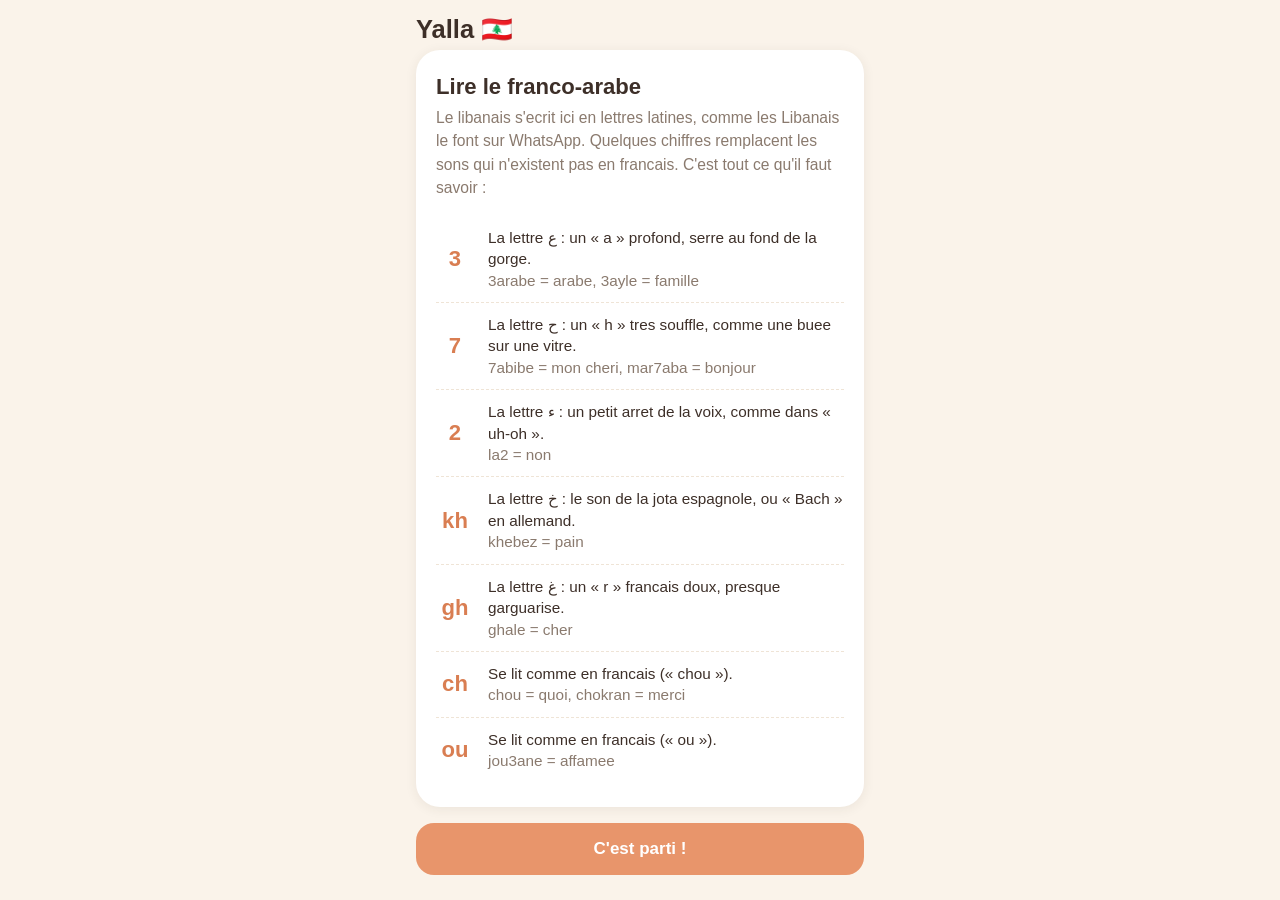
==== index.html @ 54339c78 "App Yalla : arabe libanais pour Isaure (tranche 1, PWA hors ligne) Co-Authored-By: Claude Fable 5 <n" ====
<!DOCTYPE html>
<html lang="fr">
<head>
  <meta charset="UTF-8">
  <meta name="viewport" content="width=device-width, initial-scale=1.0, viewport-fit=cover">
  <meta name="theme-color" content="#faf3ea">
  <meta name="apple-mobile-web-app-capable" content="yes">
  <meta name="apple-mobile-web-app-status-bar-style" content="default">
  <meta name="apple-mobile-web-app-title" content="Yalla">
  <title>Yalla, apprendre le libanais</title>
  <link rel="manifest" href="manifest.json">
  <link rel="apple-touch-icon" href="icons/icon-192.png">
  <link rel="stylesheet" href="styles.css">
</head>
<body>
  <div id="app">
    <!-- Les ecrans sont generes par app.js -->
  </div>
  <script src="data/phrases.js"></script>
  <script src="data/audio_manifest.js"></script>
  <script src="app.js"></script>
</body>
</html>
---- styles.css ----
/* Yalla : design mobile-first, chaleureux, mode clair */

:root {
  --fond: #faf3ea;
  --carte: #ffffff;
  --encre: #3d2f28;
  --encre-douce: #8a7a6e;
  --accent: #e8956b;
  --accent-fonce: #d97e52;
  --vert: #7ba05b;
  --rouge: #d96c6c;
  --or: #f0c869;
  --ombre: 0 2px 12px rgba(61, 47, 40, 0.08);
  --rayon: 18px;
}

* { margin: 0; padding: 0; box-sizing: border-box; -webkit-tap-highlight-color: transparent; }

html { font-size: 16px; }

body {
  font-family: -apple-system, BlinkMacSystemFont, "Segoe UI", Roboto, sans-serif;
  background: var(--fond);
  color: var(--encre);
  min-height: 100vh;
  min-height: 100dvh;
}

#app {
  max-width: 480px;
  margin: 0 auto;
  padding: env(safe-area-inset-top) 16px calc(24px + env(safe-area-inset-bottom));
  min-height: 100vh;
  min-height: 100dvh;
  display: flex;
  flex-direction: column;
}

button {
  font-family: inherit;
  font-size: 1rem;
  border: none;
  cursor: pointer;
  background: none;
  color: inherit;
}

/* ===== En-tete ===== */
.entete {
  display: flex;
  align-items: center;
  justify-content: space-between;
  padding: 14px 0 6px;
}
.entete h1 { font-size: 1.5rem; }
.entete .retour {
  font-size: 1rem;
  color: var(--accent-fonce);
  font-weight: 600;
  padding: 8px 12px 8px 0;
}
.streak {
  background: var(--carte);
  border-radius: 999px;
  padding: 6px 14px;
  font-weight: 700;
  box-shadow: var(--ombre);
  font-size: 0.95rem;
}

/* ===== Accueil ===== */
.salutation { font-size: 1.05rem; color: var(--encre-douce); margin: 4px 0 18px; }

.bouton-principal {
  display: block;
  width: 100%;
  background: linear-gradient(135deg, var(--accent), var(--accent-fonce));
  color: #fff;
  border-radius: var(--rayon);
  padding: 22px 20px;
  text-align: left;
  box-shadow: 0 6px 20px rgba(217, 126, 82, 0.35);
  margin-bottom: 12px;
}
.bouton-principal .titre { font-size: 1.3rem; font-weight: 800; }
.bouton-principal .sous-titre { font-size: 0.9rem; opacity: 0.9; margin-top: 4px; }

.grille-modes {
  display: grid;
  grid-template-columns: 1fr 1fr;
  gap: 10px;
  margin-bottom: 22px;
}
.carte-mode {
  background: var(--carte);
  border-radius: var(--rayon);
  padding: 16px 14px;
  text-align: left;
  box-shadow: var(--ombre);
}
.carte-mode .emoji { font-size: 1.5rem; }
.carte-mode .titre { font-weight: 700; margin-top: 6px; font-size: 0.98rem; }
.carte-mode .sous-titre { font-size: 0.78rem; color: var(--encre-douce); margin-top: 2px; line-height: 1.3; }

.section-titre {
  font-size: 0.85rem;
  text-transform: uppercase;
  letter-spacing: 0.08em;
  color: var(--encre-douce);
  margin: 6px 0 10px;
  font-weight: 700;
}

.liste-themes { display: flex; flex-direction: column; gap: 8px; margin-bottom: 20px; }
.carte-theme {
  display: flex;
  align-items: center;
  gap: 12px;
  background: var(--carte);
  border-radius: var(--rayon);
  padding: 14px 16px;
  box-shadow: var(--ombre);
  text-align: left;
  width: 100%;
}
.carte-theme .emoji {
  font-size: 1.4rem;
  width: 44px; height: 44px;
  border-radius: 12px;
  display: flex; align-items: center; justify-content: center;
  flex-shrink: 0;
}
.carte-theme .infos { flex: 1; min-width: 0; }
.carte-theme .nom { font-weight: 700; }
.carte-theme .detail { font-size: 0.8rem; color: var(--encre-douce); margin-top: 2px; }
.carte-theme.bientot { opacity: 0.45; }
.barre-progression {
  height: 5px;
  background: #f0e6da;
  border-radius: 99px;
  margin-top: 7px;
  overflow: hidden;
}
.barre-progression .remplie { height: 100%; border-radius: 99px; transition: width 0.4s; }

.pied-liens {
  display: flex;
  justify-content: center;
  gap: 18px;
  padding: 8px 0;
  flex-wrap: wrap;
}
.pied-liens button {
  color: var(--encre-douce);
  font-size: 0.85rem;
  text-decoration: underline;
  padding: 6px;
}

/* ===== Ecran carte (flashcard) ===== */
.ecran-exercice { display: flex; flex-direction: column; flex: 1; }
.bandeau-mode {
  text-align: center;
  font-size: 0.85rem;
  color: var(--encre-douce);
  margin-bottom: 10px;
  line-height: 1.4;
}
.bandeau-mode strong { color: var(--encre); }

.compteur { text-align: center; font-size: 0.8rem; color: var(--encre-douce); margin-bottom: 8px; }

.flashcard {
  background: var(--carte);
  border-radius: 24px;
  box-shadow: var(--ombre);
  padding: 34px 22px;
  text-align: center;
  flex: 1;
  display: flex;
  flex-direction: column;
  justify-content: center;
  gap: 14px;
  min-height: 300px;
}
.flashcard .franco { font-size: 1.7rem; font-weight: 800; line-height: 1.25; }
.flashcard .arabe {
  font-size: 1.5rem;
  color: var(--encre-douce);
  direction: rtl;
  font-family: "Geeza Pro", "Damascus", serif;
}
.flashcard .francais { font-size: 1.15rem; color: var(--encre); }
.flashcard .invite { font-size: 1rem; color: var(--encre-douce); }
.flashcard .variante {
  font-size: 0.88rem;
  color: var(--encre-douce);
  background: var(--fond);
  border-radius: 12px;
  padding: 8px 12px;
  display: inline-block;
}
.flashcard .note {
  font-size: 0.88rem;
  color: var(--encre-douce);
  line-height: 1.45;
  border-top: 1px dashed #e8ddd0;
  padding-top: 12px;
}
.badge-genre {
  display: inline-block;
  font-size: 0.72rem;
  font-weight: 700;
  color: #b0567a;
  background: #fbe9f0;
  border-radius: 99px;
  padding: 3px 10px;
  align-self: center;
}

.bouton-audio {
  width: 58px; height: 58px;
  border-radius: 50%;
  background: var(--accent);
  color: #fff;
  font-size: 1.4rem;
  margin: 0 auto;
  box-shadow: 0 4px 12px rgba(217, 126, 82, 0.35);
  display: flex; align-items: center; justify-content: center;
}
.bouton-audio.petit { width: 44px; height: 44px; font-size: 1.1rem; }
.bouton-audio:active { transform: scale(0.94); }

.actions-bas { display: flex; gap: 10px; margin-top: 16px; }
.actions-bas button {
  flex: 1;
  border-radius: var(--rayon);
  padding: 16px;
  font-weight: 700;
  font-size: 1rem;
}
.btn-reveler { background: var(--encre); color: #fff; }
.btn-savais { background: var(--vert); color: #fff; }
.btn-pas-encore { background: var(--rouge); color: #fff; }
.btn-neutre { background: var(--carte); color: var(--encre); box-shadow: var(--ombre); }
.btn-plein { background: var(--accent); color: #fff; width: 100%; border-radius: var(--rayon); padding: 16px; font-weight: 700; }

/* ===== QCM ===== */
.question-quiz {
  background: var(--carte);
  border-radius: 24px;
  box-shadow: var(--ombre);
  padding: 30px 22px;
  text-align: center;
  margin-bottom: 16px;
}
.question-quiz .texte { font-size: 1.4rem; font-weight: 800; line-height: 1.3; }
.choix { display: flex; flex-direction: column; gap: 10px; }
.choix button {
  background: var(--carte);
  border-radius: var(--rayon);
  padding: 15px 16px;
  box-shadow: var(--ombre);
  font-size: 1.05rem;
  text-align: center;
  border: 2px solid transparent;
}
.choix button.bon { border-color: var(--vert); background: #eef5e6; }
.choix button.mauvais { border-color: var(--rouge); background: #fbecec; }

/* ===== Fin de session ===== */
.ecran-fin { text-align: center; padding: 40px 10px; flex: 1; display: flex; flex-direction: column; justify-content: center; gap: 14px; }
.ecran-fin .gros-emoji { font-size: 3.5rem; }
.ecran-fin h2 { font-size: 1.5rem; }
.ecran-fin p { color: var(--encre-douce); line-height: 1.5; }

/* ===== Guide ===== */
.guide { background: var(--carte); border-radius: 24px; box-shadow: var(--ombre); padding: 24px 20px; margin-bottom: 16px; }
.guide h2 { font-size: 1.3rem; margin-bottom: 6px; }
.guide .intro { color: var(--encre-douce); font-size: 0.92rem; line-height: 1.5; margin-bottom: 16px; }
.ligne-guide {
  display: flex;
  align-items: center;
  gap: 14px;
  padding: 11px 0;
  border-bottom: 1px dashed #efe4d6;
}
.ligne-guide:last-child { border-bottom: none; }
.ligne-guide .symbole {
  font-size: 1.3rem;
  font-weight: 800;
  color: var(--accent-fonce);
  width: 38px;
  text-align: center;
  flex-shrink: 0;
}
.ligne-guide .explication { font-size: 0.9rem; line-height: 1.4; }
.ligne-guide .explication .exemple { color: var(--encre-douce); }

/* ===== Liste de phrases d'un theme ===== */
.liste-phrases { display: flex; flex-direction: column; gap: 8px; }
.carte-phrase {
  background: var(--carte);
  border-radius: var(--rayon);
  padding: 14px 16px;
  box-shadow: var(--ombre);
  display: flex;
  align-items: center;
  gap: 12px;
}
.carte-phrase .textes { flex: 1; min-width: 0; }
.carte-phrase .franco { font-weight: 700; }
.carte-phrase .francais { font-size: 0.85rem; color: var(--encre-douce); margin-top: 2px; }
.carte-phrase .arabe { font-size: 0.95rem; color: var(--encre-douce); direction: rtl; text-align: right; margin-top: 2px; }
.carte-phrase .boite {
  font-size: 0.7rem;
  color: var(--encre-douce);
  background: var(--fond);
  border-radius: 99px;
  padding: 3px 8px;
  flex-shrink: 0;
}

/* ===== Divers ===== */
.toast {
  position: fixed;
  bottom: 28px;
  left: 50%;
  transform: translateX(-50%);
  background: var(--encre);
  color: #fff;
  padding: 10px 18px;
  border-radius: 99px;
  font-size: 0.88rem;
  z-index: 50;
  max-width: 90vw;
  text-align: center;
  animation: apparait 0.25s;
}
@keyframes apparait { from { opacity: 0; transform: translate(-50%, 8px); } to { opacity: 1; transform: translate(-50%, 0); } }

.toggle-arabe {
  display: flex;
  align-items: center;
  justify-content: center;
  gap: 8px;
  font-size: 0.85rem;
  color: var(--encre-douce);
  padding: 8px;
  margin-bottom: 4px;
}

.zone-shadowing { display: flex; justify-content: center; gap: 14px; margin-top: 10px; }
.zone-shadowing .bouton-audio.enregistre { background: var(--rouge); }

.progression-telechargement {
  background: var(--carte);
  border-radius: var(--rayon);
  padding: 16px;
  box-shadow: var(--ombre);
  margin-bottom: 12px;
  font-size: 0.9rem;
}

@media (min-width: 480px) {
  html { font-size: 17px; }
}
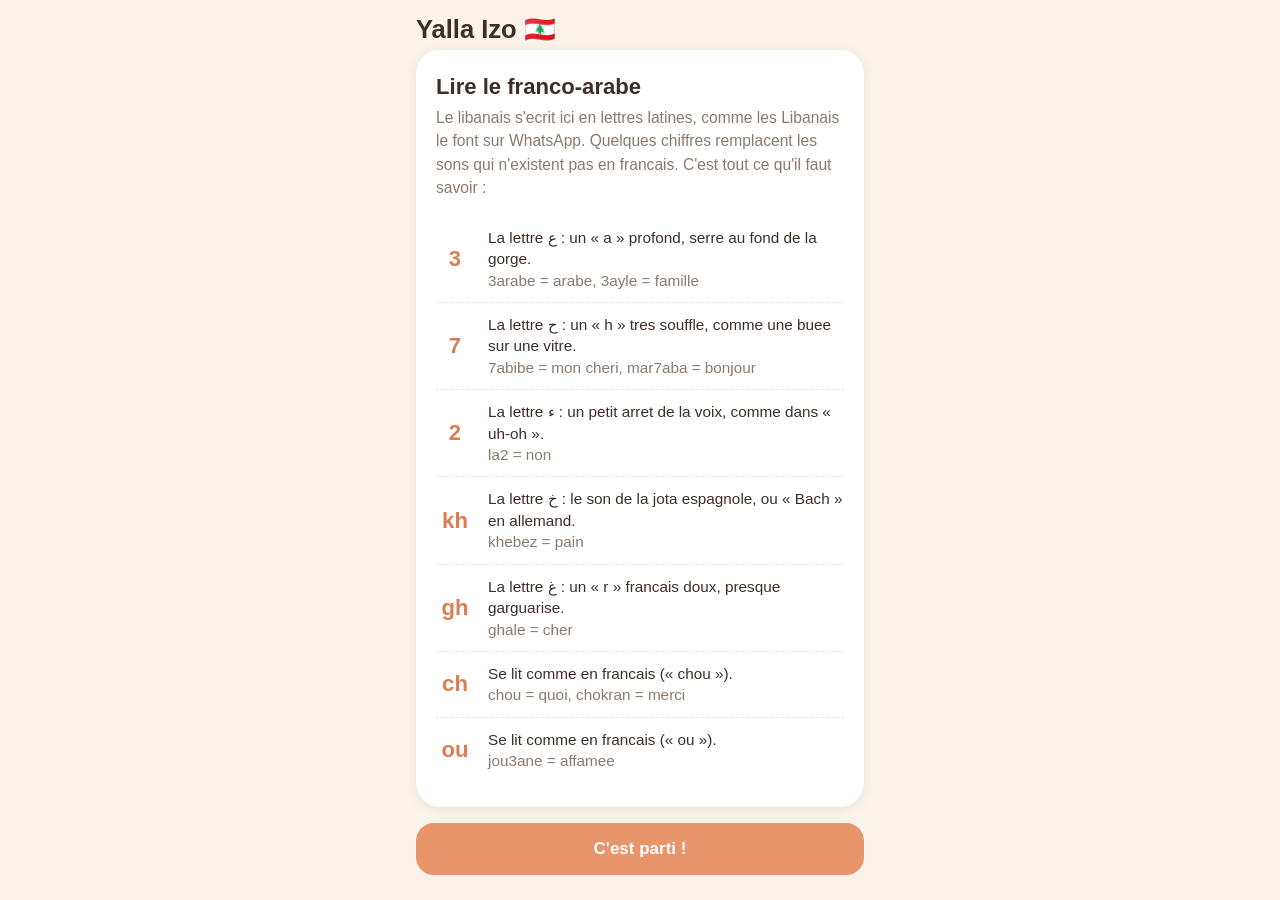
==== commit a138589b: "Renommage : Yalla Izo (titre, manifest, icone, accueil) Co-Authored-By: Claude Fable 5 <noreply@anth" ====
--- a/index.html
+++ b/index.html
@@ -6,8 +6,8 @@
   <meta name="theme-color" content="#faf3ea">
   <meta name="apple-mobile-web-app-capable" content="yes">
   <meta name="apple-mobile-web-app-status-bar-style" content="default">
-  <meta name="apple-mobile-web-app-title" content="Yalla">
-  <title>Yalla, apprendre le libanais</title>
+  <meta name="apple-mobile-web-app-title" content="Yalla Izo">
+  <title>Yalla Izo, apprendre le libanais</title>
   <link rel="manifest" href="manifest.json">
   <link rel="apple-touch-icon" href="icons/icon-192.png">
   <link rel="stylesheet" href="styles.css">
--- a/styles.css
+++ b/styles.css
@@ -267,6 +267,25 @@
 }
 .choix button.bon { border-color: var(--vert); background: #eef5e6; }
 .choix button.mauvais { border-color: var(--rouge); background: #fbecec; }
+
+/* ===== Mode ecriture ===== */
+.champ-ecriture {
+  width: 100%;
+  font-family: inherit;
+  font-size: 1.15rem;
+  padding: 15px 16px;
+  border: 2px solid #e8ddd0;
+  border-radius: var(--rayon);
+  background: var(--carte);
+  color: var(--encre);
+  outline: none;
+}
+.champ-ecriture:focus { border-color: var(--accent); }
+.verdict { font-weight: 800; font-size: 1.1rem; }
+.verdict.bon { color: var(--vert); }
+.verdict.presque { color: var(--or); }
+.verdict.faux { color: var(--rouge); }
+.ta-reponse { font-size: 0.9rem; color: var(--encre-douce); text-decoration: line-through; }
 
 /* ===== Fin de session ===== */
 .ecran-fin { text-align: center; padding: 40px 10px; flex: 1; display: flex; flex-direction: column; justify-content: center; gap: 14px; }
